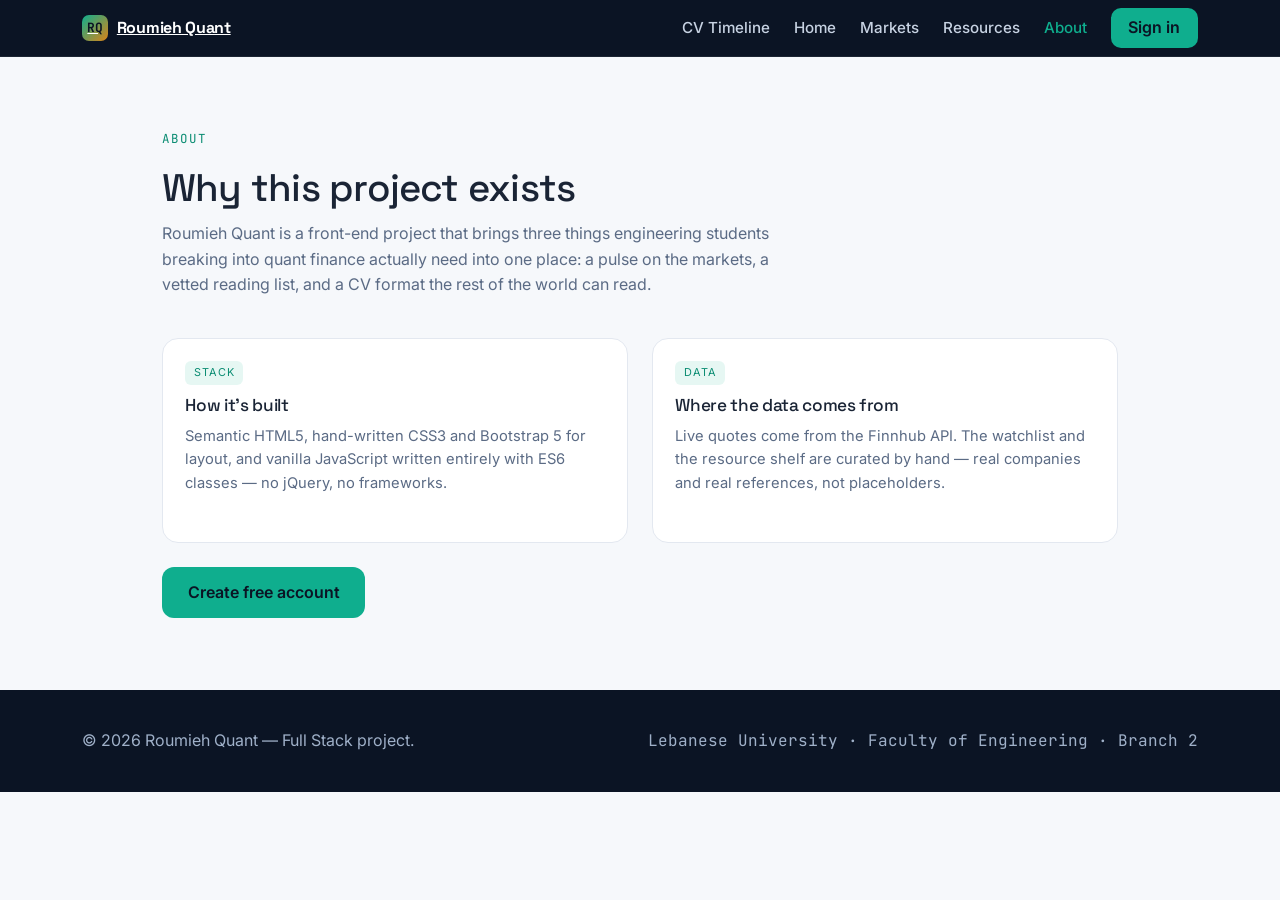
==== about.html @ e30d6be3 "Fullstack Project V1" ====
<!DOCTYPE html>
<html lang="en">
<head>
  <meta charset="UTF-8" />
  <meta name="viewport" content="width=device-width, initial-scale=1.0" />
  <title>About — Roumieh Quant</title>
  <meta name="description" content="About the Roumieh Quant project, its stack, and its data sources." />
  <link href="https://cdn.jsdelivr.net/npm/bootstrap@5.3.3/dist/css/bootstrap.min.css" rel="stylesheet" />
  <link rel="preconnect" href="https://fonts.googleapis.com" />
  <link href="https://fonts.googleapis.com/css2?family=Space+Grotesk:wght@500;600;700&family=Inter:wght@400;500;600&family=JetBrains+Mono:wght@400;600&display=swap" rel="stylesheet" />
  <link href="css/styles.css" rel="stylesheet" />
</head>
<body data-page="about">

  <nav class="navbar navbar-expand-lg sticky-top">
    <div class="container">
      <a class="brand" href="index.html"><span class="brand__mark">RQ</span> Roumieh Quant</a>
      <button class="navbar-toggler" type="button" data-bs-toggle="collapse" data-bs-target="#nav"
              aria-controls="nav" aria-expanded="false" aria-label="Toggle navigation">
        <span class="navbar-toggler-icon" style="filter: invert(1);"></span>
      </button>
      <div class="collapse navbar-collapse" id="nav">
        <ul class="navbar-nav ms-auto align-items-lg-center gap-lg-2">
          <li class="nav-item"><a class="nav-link" href="timeline.html">CV Timeline</a></li>
          <li class="nav-item"><a class="nav-link" href="index.html">Home</a></li>
          <li class="nav-item"><a class="nav-link" href="markets.html">Markets</a></li>
          <li class="nav-item"><a class="nav-link" href="resources.html">Resources</a></li>
          <li class="nav-item"><a class="nav-link" href="about.html">About</a></li>
          <li class="nav-item ms-lg-2"><button class="btn-signin" data-open-auth>Sign in</button></li>
        </ul>
      </div>
    </div>
  </nav>

  <main class="section">
    <div class="container container-narrow">
      <p class="section__eyebrow">About</p>
      <h1 class="section__title">Why this project exists</h1>
      <p class="section__sub">Roumieh Quant is a front-end project that brings three things engineering
        students breaking into quant finance actually need into one place: a pulse on the markets, a vetted
        reading list, and a CV format the rest of the world can read.</p>

      <div class="row g-4 mt-2">
        <div class="col-12 col-md-6">
          <div class="res-card h-100">
            <span class="res-card__tag">Stack</span>
            <h3 class="res-card__title">How it's built</h3>
            <p class="res-card__note">Semantic HTML5, hand-written CSS3 and Bootstrap 5 for layout,
              and vanilla JavaScript written entirely with ES6 classes — no jQuery, no frameworks.</p>
          </div>
        </div>
        <div class="col-12 col-md-6">
          <div class="res-card h-100">
            <span class="res-card__tag">Data</span>
            <h3 class="res-card__title">Where the data comes from</h3>
            <p class="res-card__note">Live quotes come from the Finnhub API. The watchlist and the
              resource shelf are curated by hand — real companies and real references, not placeholders.</p>
          </div>
        </div>
      </div>

      <div class="mt-4">
        <button class="btn-primary-quant" data-open-auth>Create free account</button>
      </div>
    </div>
  </main>

  <footer class="site-footer">
    <div class="container d-flex flex-wrap justify-content-between gap-3">
      <span>© <span id="year"></span> Roumieh Quant — Full Stack project.</span>
      <span class="mono">Lebanese University · Faculty of Engineering · Branch 2</span>
    </div>
  </footer>

  <div class="modal fade" id="authModal" tabindex="-1" aria-hidden="true" aria-labelledby="authTitle">
    <div class="modal-dialog modal-lg modal-dialog-centered">
      <div class="modal-content">
        <div class="auth-grid">
          <div class="auth-grid__image" role="img" aria-label="Roumieh Quant"></div>
          <div class="auth-grid__form">
            <button type="button" class="btn-close ms-auto" data-bs-dismiss="modal" aria-label="Close"></button>
            <h2 id="authTitle">Welcome back</h2>
            <p class="sub">Sign in to track markets and save your CV timeline.</p>
            <form id="authForm" novalidate>
              <div class="auth-field">
                <label for="authEmail">Email</label>
                <input type="email" id="authEmail" class="form-control" placeholder="you@example.com" autocomplete="email" />
                <span class="invalid-feedback-msg" id="emailError"></span>
              </div>
              <div class="auth-field">
                <label for="authPassword">Password</label>
                <input type="password" id="authPassword" class="form-control" placeholder="At least 8 characters" autocomplete="current-password" />
                <span class="invalid-feedback-msg" id="passError"></span>
              </div>
              <button type="submit" class="auth-submit">Sign in</button>
            </form>
            <div class="auth-sep">or continue with</div>
            <div class="social-row">
              <button class="social-btn" data-provider="Google">G · Google</button>
              <button class="social-btn" data-provider="LinkedIn">in · LinkedIn</button>
              <button class="social-btn" data-provider="GitHub">⌥ · GitHub</button>
            </div>
            <div class="auth-feedback" id="authFeedback"></div>
          </div>
        </div>
      </div>
    </div>
  </div>

  <script src="https://cdn.jsdelivr.net/npm/bootstrap@5.3.3/dist/js/bootstrap.bundle.min.js"></script>
  <script src="js/config.js"></script>
  <script src="js/api-service.js"></script>
  <script src="js/auth-modal.js"></script>
  <script src="js/markets.js"></script>
  <script src="js/resources.js"></script>
  <script src="js/main.js"></script>
</body>
</html>
---- css/styles.css ----
/* ============================================================================
   styles.css  —  hand-written CSS3 layered over Bootstrap 5.
   Theme: a quant "trading terminal" identity — deep ink-navy, mint signal,
   amber highlight, and a monospace data face for all numbers/tickers.
   ========================================================================== */

:root {
  --ink:      #0b1424;   /* near-black navy background        */
  --ink-2:    #11203a;   /* raised surface                    */
  --panel:    #ffffff;
  --line:     #e3e8f0;
  --text:     #1a2435;
  --muted:    #5b6b85;
  --mint:     #0fae8e;   /* primary accent (gains, brand)     */
  --mint-d:   #0a8c72;
  --amber:    #d98318;   /* secondary highlight               */
  --red:      #d6453f;   /* losses                            */
  --radius:   16px;
  --shadow:   0 18px 40px -24px rgba(11, 20, 36, .45);

  --font-display: "Space Grotesk", system-ui, sans-serif;
  --font-body:    "Inter", system-ui, sans-serif;
  --font-mono:    "JetBrains Mono", ui-monospace, monospace;
}

* { box-sizing: border-box; }

body {
  margin: 0;
  font-family: var(--font-body);
  color: var(--text);
  background: #f6f8fb;
  line-height: 1.6;
}

h1, h2, h3, .display { font-family: var(--font-display); letter-spacing: -.02em; }
.mono, .ticker, .price, .change, .axis-year { font-family: var(--font-mono); }

a { color: var(--mint-d); }
.container-narrow { max-width: 980px; }

/* ---- NAVBAR (shared, sticky) ------------------------------------------- */
.navbar {
  background: var(--ink);
  border-bottom: 1px solid rgba(255,255,255,.07);
}
.navbar .brand {
  font-family: var(--font-display);
  font-weight: 700;
  color: #fff;
  letter-spacing: -.02em;
  display: flex; align-items: center; gap: .55rem;
}
.brand__mark {
  width: 26px; height: 26px; border-radius: 7px;
  background: linear-gradient(135deg, var(--mint), var(--amber));
  display: inline-flex; align-items: center; justify-content: center;
  font-family: var(--font-mono); font-size: .8rem; color: var(--ink); font-weight: 700;
}
.navbar .nav-link { color: #c7d2e2; font-weight: 500; font-size: .95rem; }
.navbar .nav-link:hover { color: #fff; }
.navbar .nav-link.active { color: var(--mint); }
.btn-signin {
  background: var(--mint); color: var(--ink); border: 0;
  font-weight: 600; border-radius: 10px; padding: .45rem 1.1rem;
}
.btn-signin:hover { background: #fff; }

/* ---- BUTTONS ----------------------------------------------------------- */
.btn-primary-quant {
  background: var(--mint); border: 0; color: var(--ink);
  font-weight: 600; border-radius: 12px; padding: .8rem 1.6rem;
}
.btn-primary-quant:hover { background: var(--mint-d); color: #fff; }
.btn-ghost {
  background: transparent; border: 1px solid var(--line);
  color: var(--text); border-radius: 12px; padding: .8rem 1.6rem; font-weight: 600;
}

/* ---- HERO -------------------------------------------------------------- */
.hero {
  background: radial-gradient(900px 380px at 70% -10%, rgba(15,174,142,.18), transparent 60%), var(--ink);
  color: #eef3fb;
  padding: 6rem 0 5rem;
}
.hero .eyebrow {
  font-family: var(--font-mono); font-size: .8rem; letter-spacing: .18em;
  text-transform: uppercase; color: var(--mint);
}
.hero h1 { font-size: clamp(2.4rem, 5vw, 3.6rem); margin: .6rem 0 1rem; line-height: 1.08; }
.hero h1 .accent { color: var(--mint); }
.hero p.lead { color: #b7c4d8; max-width: 620px; font-size: 1.15rem; }
.hero .ticker-tape {
  margin-top: 2.4rem; display: flex; flex-wrap: wrap; gap: .6rem;
}
.tape-chip {
  font-family: var(--font-mono); font-size: .82rem;
  background: rgba(255,255,255,.05); border: 1px solid rgba(255,255,255,.1);
  color: #d4dded; padding: .35rem .7rem; border-radius: 8px;
}
.tape-chip .up { color: var(--mint); }
.tape-chip .down { color: #ff7a72; }

/* ---- SECTION SCAFFOLD -------------------------------------------------- */
.section { padding: 4.5rem 0; }
.section__eyebrow {
  font-family: var(--font-mono); font-size: .78rem; letter-spacing: .16em;
  text-transform: uppercase; color: var(--mint-d);
}
.section__title { font-size: clamp(1.8rem, 3.5vw, 2.4rem); margin: .4rem 0 .6rem; }
.section__sub { color: var(--muted); max-width: 640px; }

/* ---- FEATURE CARDS (Flexbox) ------------------------------------------ */
.feature-grid { display: flex; flex-wrap: wrap; gap: 1.4rem; }
.feature {
  flex: 1 1 280px;
  background: var(--panel); border: 1px solid var(--line);
  border-radius: var(--radius); padding: 1.6rem;
  display: flex; flex-direction: column; gap: .6rem;
  transition: transform .18s ease, box-shadow .18s ease;
}
.feature:hover { transform: translateY(-4px); box-shadow: var(--shadow); }
.feature__icon {
  width: 46px; height: 46px; border-radius: 12px;
  background: rgba(15,174,142,.12); color: var(--mint-d);
  display: flex; align-items: center; justify-content: center; font-size: 1.3rem;
}
.feature h3 { font-size: 1.15rem; margin: 0; }
.feature p { color: var(--muted); margin: 0; font-size: .96rem; }

/* ---- MARKETS: controls ------------------------------------------------- */
.controls { display: flex; flex-wrap: wrap; gap: .8rem; margin-bottom: 1.6rem; }
.controls .form-control, .controls .form-select {
  border-radius: 12px; border: 1px solid var(--line); padding: .65rem .9rem;
}
.controls .search-wrap { flex: 1 1 240px; }
.controls .form-select { flex: 0 1 190px; }

/* ---- MARKETS: stock cards (grid + hover) ------------------------------- */
.stock-card {
  width: 100%; text-align: left; cursor: pointer;
  background: var(--panel); border: 1px solid var(--line);
  border-left: 4px solid var(--line);
  border-radius: var(--radius); padding: 1.1rem 1.2rem;
  display: flex; flex-direction: column; gap: .5rem;
  transition: transform .16s ease, box-shadow .16s ease, border-color .16s ease;
}
.stock-card:hover { transform: translateY(-3px); box-shadow: var(--shadow); }
.stock-card.up   { border-left-color: var(--mint); }
.stock-card.down { border-left-color: var(--red); }
.stock-card__top { display: flex; justify-content: space-between; align-items: center; }
.stock-card .ticker { font-weight: 700; font-size: 1.05rem; color: var(--text); }
.stock-card .sector {
  font-size: .68rem; text-transform: uppercase; letter-spacing: .08em;
  color: var(--muted); background: #f1f4f9; padding: .2rem .5rem; border-radius: 6px;
  font-family: var(--font-body);
}
.stock-card__name { margin: 0; color: var(--muted); font-size: .9rem; }
.stock-card__bottom { display: flex; justify-content: space-between; align-items: baseline; }
.stock-card .price { font-size: 1.25rem; font-weight: 600; }
.stock-card .change { font-weight: 600; font-size: .95rem; }
.change.up { color: var(--mint-d); } .change.down { color: var(--red); } .change.flat { color: var(--muted); }

/* pagination */
.pagination .page-link {
  color: var(--text); border-radius: 10px !important; margin: 0 2px; border: 1px solid var(--line);
}
.pagination .active .page-link { background: var(--mint); border-color: var(--mint); color: var(--ink); }

/* ---- STATES (loading / error / empty) --------------------------------- */
.state {
  text-align: center; padding: 3.5rem 1rem; color: var(--muted);
  background: var(--panel); border: 1px dashed var(--line); border-radius: var(--radius);
}
.state__title { color: var(--text); font-size: 1.2rem; margin: .4rem 0; }
.state__msg { margin: 0; }
.spinner {
  width: 38px; height: 38px; margin: 0 auto;
  border: 4px solid rgba(15,174,142,.2); border-top-color: var(--mint);
  border-radius: 50%; animation: spin .8s linear infinite;
}
@keyframes spin { to { transform: rotate(360deg); } }

/* ---- DETAIL MODAL table ------------------------------------------------ */
.detail-table { width: 100%; border-collapse: collapse; }
.detail-table th, .detail-table td { padding: .6rem .25rem; border-bottom: 1px solid var(--line); text-align: left; }
.detail-table th { color: var(--muted); font-weight: 500; width: 45%; }
.detail-table td { font-family: var(--font-mono); }
.detail-link { display: inline-block; margin-top: 1rem; font-weight: 600; }

/* ---- RESOURCES --------------------------------------------------------- */
.res-tabs { display: flex; flex-wrap: wrap; gap: .5rem; margin-bottom: 1.8rem; }
.res-tab {
  border: 1px solid var(--line); background: var(--panel); color: var(--text);
  border-radius: 999px; padding: .45rem 1.1rem; font-weight: 500; cursor: pointer;
  transition: all .15s ease;
}
.res-tab:hover { border-color: var(--mint); }
.res-tab.active { background: var(--ink); color: #fff; border-color: var(--ink); }
.res-card {
  height: 100%; background: var(--panel); border: 1px solid var(--line);
  border-radius: var(--radius); padding: 1.4rem; margin-bottom: 1.5rem;
  display: flex; flex-direction: column; gap: .35rem;
  transition: transform .16s ease, box-shadow .16s ease;
}
.res-card:hover { transform: translateY(-3px); box-shadow: var(--shadow); }
.res-card__tag {
  align-self: flex-start; font-size: .68rem; text-transform: uppercase; letter-spacing: .08em;
  color: var(--mint-d); background: rgba(15,174,142,.1); padding: .2rem .55rem; border-radius: 6px;
}
.res-card__title { font-size: 1.08rem; margin: .3rem 0 0; }
.res-card__by { color: var(--amber); font-weight: 600; font-size: .85rem; margin: 0; }
.res-card__note { color: var(--muted); font-size: .92rem; margin: .2rem 0 0; }

/* ============================================================================
   LOGIN MODAL  —  40% vertical image  +  60% form
   ========================================================================== */
#authModal .modal-content { border: 0; border-radius: 20px; overflow: hidden; }
.auth-grid { display: flex; min-height: 520px; }
.auth-grid__image {
  flex: 0 0 40%;                                   /* <-- 40% image panel */
  background: url("../assets/login-bg.svg") center / cover no-repeat;
}
.auth-grid__form {
  flex: 0 0 60%;                                   /* <-- 60% form panel  */
  padding: 2.6rem 2.4rem; display: flex; flex-direction: column; justify-content: center;
}
.auth-grid__form h2 { font-size: 1.6rem; margin-bottom: .25rem; }
.auth-grid__form .sub { color: var(--muted); margin-bottom: 1.6rem; }
.auth-field { margin-bottom: 1rem; }
.auth-field label { font-size: .85rem; font-weight: 600; margin-bottom: .3rem; display: block; }
.auth-field .form-control { border-radius: 11px; padding: .7rem .9rem; }
.auth-field .invalid-feedback-msg { color: var(--red); font-size: .8rem; min-height: 1rem; display: block; }
.auth-submit {
  width: 100%; background: var(--mint); border: 0; color: var(--ink);
  font-weight: 700; border-radius: 12px; padding: .8rem; margin-top: .3rem;
}
.auth-submit:hover { background: var(--mint-d); color: #fff; }
.auth-sep { display: flex; align-items: center; gap: .8rem; color: var(--muted); margin: 1.3rem 0; font-size: .8rem; }
.auth-sep::before, .auth-sep::after { content: ""; flex: 1; height: 1px; background: var(--line); }
.social-row { display: flex; gap: .6rem; }
.social-btn {
  flex: 1; display: flex; align-items: center; justify-content: center; gap: .4rem;
  border: 1px solid var(--line); background: #fff; border-radius: 11px;
  padding: .6rem; font-weight: 600; font-size: .85rem; cursor: pointer; color: var(--text);
  transition: border-color .15s ease, background .15s ease;
}
.social-btn:hover { border-color: var(--mint); background: #f7fbfa; }
.auth-feedback { display: none; margin-top: 1rem; padding: .65rem .8rem; border-radius: 10px; font-size: .88rem; }
.auth-feedback.show { display: block; }
.auth-feedback.ok   { background: rgba(15,174,142,.12); color: var(--mint-d); }
.auth-feedback.info { background: rgba(217,131,24,.12); color: var(--amber); }

/* ============================================================================
   CV TIMELINE PAGE  (the "parcoursimple" page, rebuilt in vanilla CSS)
   ========================================================================== */
.tl-hero { text-align: center; max-width: 760px; margin: 0 auto; }
.tl-board {
  background: var(--panel); border: 1px solid var(--line);
  border-radius: 22px; box-shadow: var(--shadow); padding: 1.6rem;
}
.tl-cols { display: flex; gap: 1rem; }
.tl-axis { display: flex; flex-direction: column; justify-content: space-between; padding: 2rem 0; }
.tl-axis .axis-year { color: var(--muted); font-size: .72rem; }
.tl-track { flex: 1; position: relative; }
.tl-track h4 {
  text-align: center; font-size: .7rem; letter-spacing: .12em; text-transform: uppercase;
  color: var(--muted); margin-bottom: 1rem;
}
.tl-lane { position: relative; height: 420px; border-radius: 14px; background: #f7f9fc; }
.tl-item {
  position: absolute; left: 6%; width: 88%;
  border-radius: 12px; padding: .55rem .7rem; font-size: .8rem; line-height: 1.25;
}
.tl-item strong { display: block; font-size: .82rem; }
.tl-item span { font-size: .72rem; opacity: .8; }
.tl-edu   { background: rgba(15,174,142,.12); border: 1px solid rgba(15,174,142,.4); color: var(--mint-d); }
.tl-edu2  { background: rgba(217,131,24,.12); border: 1px solid rgba(217,131,24,.4); color: var(--amber); }
.tl-exp   { background: rgba(11,20,36,.06); border: 1px solid rgba(11,20,36,.18); color: var(--text); }
.tl-gap   { background: repeating-linear-gradient(45deg,#eef1f6,#eef1f6 8px,#e6eaf1 8px,#e6eaf1 16px);
            border: 1px dashed #c3ccdb; color: var(--muted); font-style: italic;
            display: flex; align-items: center; justify-content: center; text-align: center; }
.tl-split { display: flex; gap: .4rem; }
.tl-split > div { flex: 1; }

/* ---- FOOTER ------------------------------------------------------------ */
.site-footer { background: var(--ink); color: #9fb0c8; padding: 2.4rem 0; }
.site-footer a { color: #cdd8e8; }

/* ---- RESPONSIVE -------------------------------------------------------- */
@media (max-width: 768px) {
  .auth-grid { flex-direction: column; }
  .auth-grid__image { flex-basis: 130px; }   /* image becomes a top banner */
  .auth-grid__form  { flex-basis: auto; padding: 1.8rem 1.5rem; }
  .tl-axis { display: none; }                 /* hide year rail on phones   */
  .hero { padding: 4rem 0 3rem; }
}

/* accessibility: respect reduced-motion */
@media (prefers-reduced-motion: reduce) {
  * { animation: none !important; transition: none !important; }
}
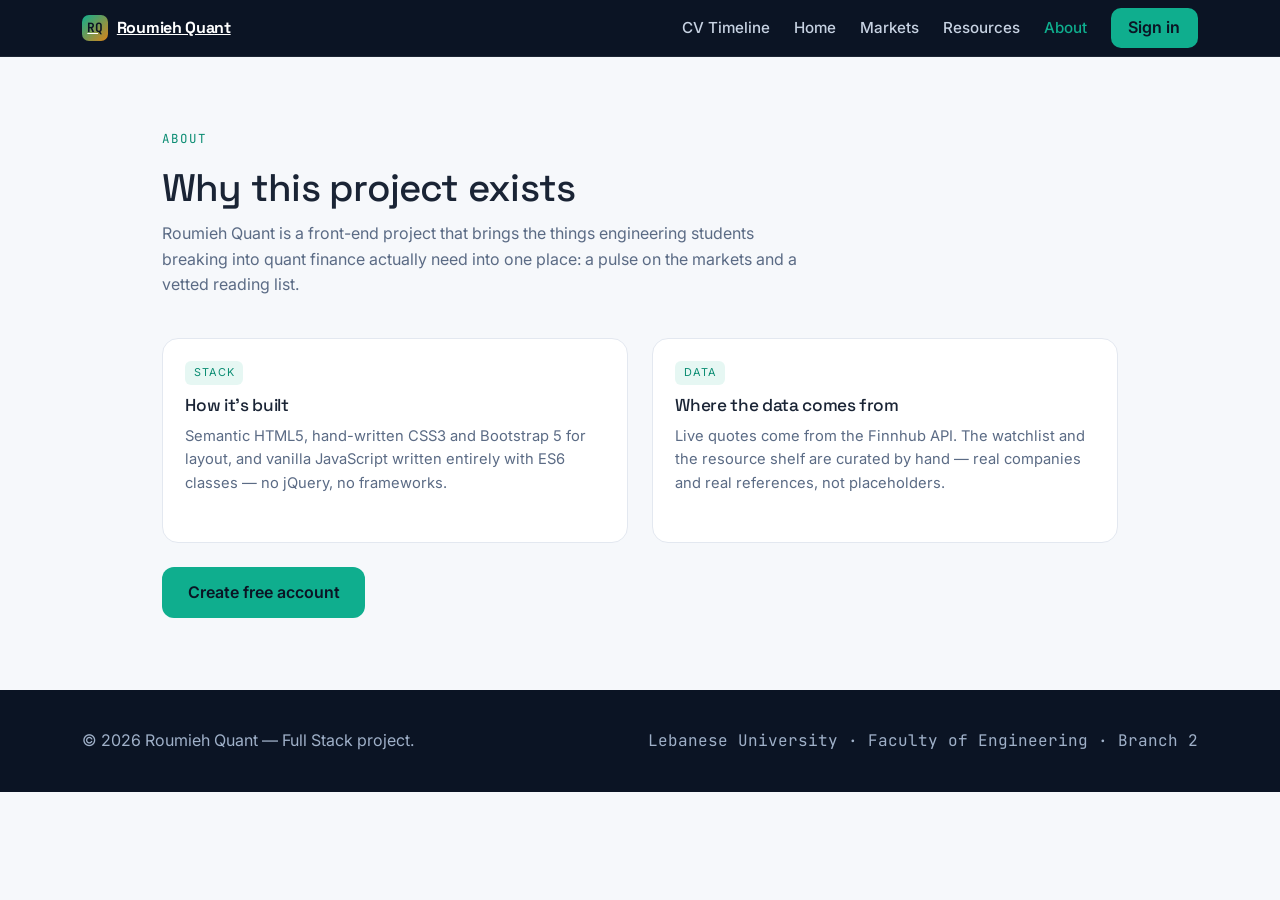
==== commit 437704f4: "Finalize Index & Reame" ====
--- a/about.html
+++ b/about.html
@@ -36,9 +36,9 @@
     <div class="container container-narrow">
       <p class="section__eyebrow">About</p>
       <h1 class="section__title">Why this project exists</h1>
-      <p class="section__sub">Roumieh Quant is a front-end project that brings three things engineering
-        students breaking into quant finance actually need into one place: a pulse on the markets, a vetted
-        reading list, and a CV format the rest of the world can read.</p>
+      <p class="section__sub">Roumieh Quant is a front-end project that brings the things engineering
+        students breaking into quant finance actually need into one place: a pulse on the markets and a vetted
+        reading list.</p>
 
       <div class="row g-4 mt-2">
         <div class="col-12 col-md-6">
